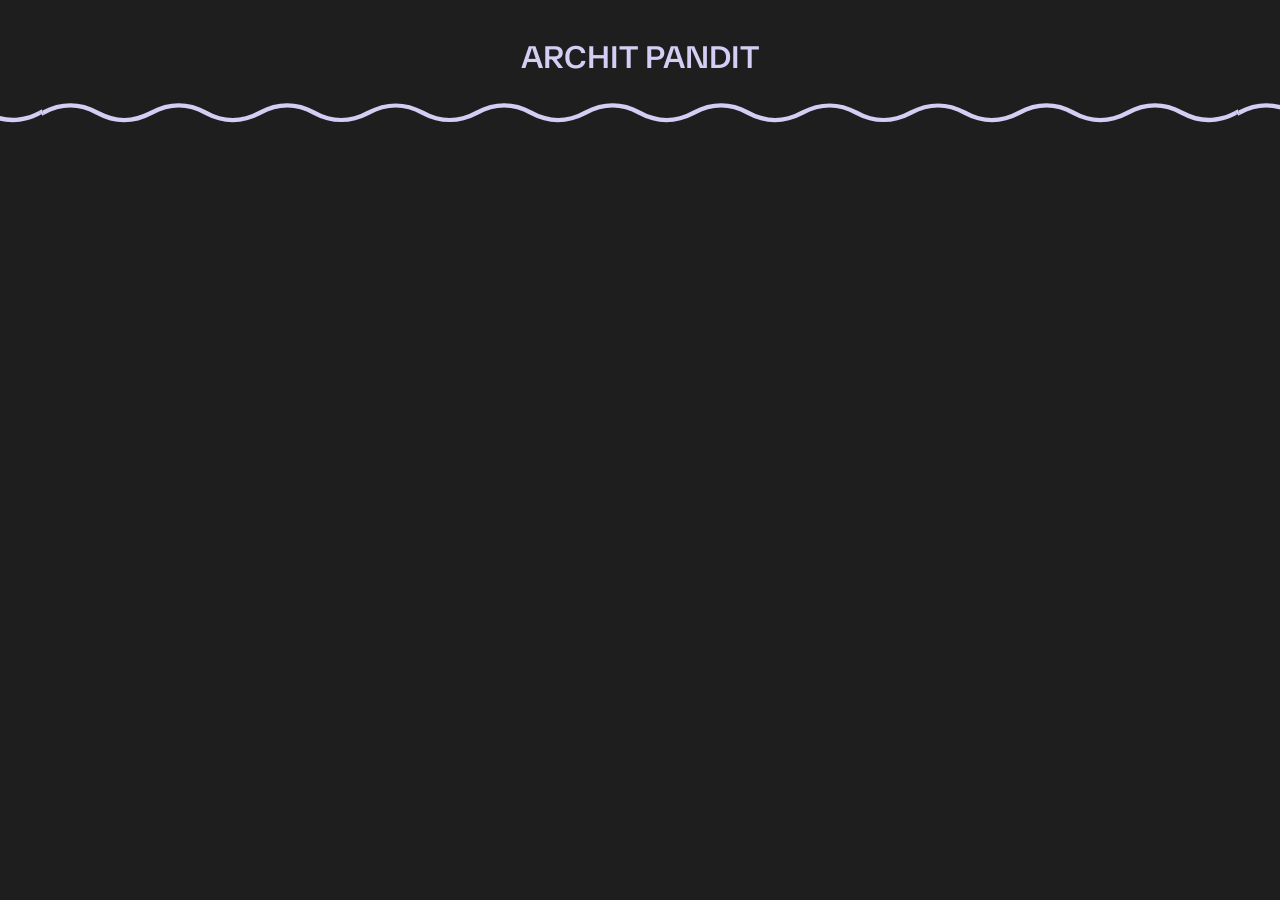
==== pages/proj.html @ 705a8f94 "Rename "Work" page to "Projects"" ====
<!DOCTYPE html>
<html lang="en">
<head>
    <meta charset="UTF-8">
    <meta name="viewport" content="width=device-width, initial-scale=1.0">
    <title>My Work</title>
    <link rel="stylesheet" href="/styles/style.css"/>

    <link rel="preconnect" href="https://fonts.googleapis.com"/>
    <link rel="preconnect" href="https://fonts.gstatic.com" crossorigin/>
    <link href="https://fonts.googleapis.com/css2?family=Inter:ital,opsz,wght@0,14..32,100..900;1,14..32,100..900&family=Montserrat:ital,wght@0,100..900;1,100..900&family=TASA+Orbiter:wght@400..800&display=swap" rel="stylesheet"/>

    <link rel="icon" type="image/png" href="/favicon/favicon-96x96.png" sizes="96x96" />
    <link rel="icon" type="image/svg+xml" href="/favicon/favicon.svg" />
    <link rel="shortcut icon" href="/favicon/favicon.ico" />
    <link rel="apple-touch-icon" sizes="180x180" href="/favicon/apple-touch-icon.png" />
    <link rel="manifest" href="/favicon/site.webmanifest" />
</head>
<body>
    <nav class="navbar">
        <div class="nav-container">
            <ul class="nav-menu">
                <li><a href="/index.html" class="nav-link colour-switch-link">ARCHIT PANDIT</a></li>
            </ul>
        </div>
    </nav>
</body>
---- styles/style.css ----
/* :root {
  --abyss: #363062;
  --midnight: #435585;
  --lagoon: #818FB4;
  --palm: #F5E8C7;
} */
* {
    margin: 0;
    padding: 0;
    box-sizing: border-box;
}

:root {
    --abyss: #1e1e1f;
    --grapefruit: #F87575;
    --text-primary: #D4CDF4;
    --text-secondary: #a7a2d7;
    --text-tertiary: #8B85C1;
}

body {
    font-family: -apple-system, 'TASA Orbiter', sans-serif; /* BlinkMacSystemFont, 'Segoe UI', Roboto, Oxygen, Ubuntu, Cantarell, sans-serif; */
    background: var(--abyss);
    color: var(--text-primary);
    overflow-x: hidden;
    line-height: 1.6;
}

h1 {
    font-size: 1.5rem;
}

h2 {
    font-size: 1.25rem;
}

a {
    text-decoration: none;
}

.navbar {
    padding: 2rem 6rem 2.5rem 6rem;

    background-image: url("/assets/sqiggy-bg-nogap.svg");
    background-position: bottom;
    background-repeat: repeat-x;
    animation: sqiggly-shift 45s linear infinite;

    position: fixed;
    width: 100%;
    top: 0;
    left: 0;
    z-index: 99999;
}

.nav-menu {
    display: flex;
    flex-direction: row;
    justify-content: space-around;

    list-style-type: none;
    margin: 0;
    padding: 0;
}

.nav-link {
    color: var(--text-primary);
    font-size: 2rem;
    font-weight: 600;
}

.margin-content {
    max-width: 50rem;

    margin-top: 50px;
    margin-left: auto;
    margin-right: auto;

    position: relative;
}

.hero-greeting {
    margin-top: 25%;
}

.hero-greeting-sub {
    font-size: 1rem;
}

.focus-text {
    color: var(--grapefruit);
}

.highlight-text {
    color: var(--text-primary);
}

.hero-blurb-content {
    margin-top: 2rem;
    margin-bottom: 2rem;
}

.hero-blurb {
    color: var(--text-secondary);
    font-style: italic;
}

.work-grid {
    display: grid;
    grid-template-columns: repeat(3, 1fr);
    gap: 10px
}

.work-img {
    width: 100%;
    height: auto;
    aspect-ratio: 4/3;
    object-fit: cover;
    display: block;
    margin-bottom: 0.5rem;
}

.item {
    max-width: 100%;
    padding-top: 1rem;
}

.item-sub {
    padding-top: 0.25rem;
    font-size: 0.9rem;
    color: var(--text-tertiary);
    font-style: italic;
}

.item-info {
    padding-top: 0.25rem;
    color: var(--text-secondary);
}

.projects-content {
    margin-bottom: 2rem;
}

.highlighted-projects {
    display: grid;
    grid-template: auto;
    gap: 10px;
    margin-bottom: 1rem;
}

.projects-page-link {
    color: var(--text-secondary);
    text-decoration: underline;
}

.arrow {
    display: inline-block;
    padding-left: 5px; 
    font-size: 20px; 
    transition: color 0.3s;
}

.projects-page-link:hover .arrow {
    animation: move-arrow 0.6s ease-in-out infinite alternate;
}

.contact-list {
    list-style-type: none;
}

.contact-item {
    color: var(--text-secondary);
    transition: color 0.2s;
}

.colour-switch-link {
    transition: color 0.2s;
}

.colour-switch-link:hover {
    color: var(--grapefruit)
}

.footer {
    text-align: center;
    padding: 2rem;
    background: var(--abyss);
    color: var(--text-tertiary);
}

@keyframes sqiggly-shift {
    100% {
        background-position: -100% bottom;
    }
}

@keyframes move-arrow {
    0%, 100% {
        transform: translateX(0); 
    }
    50% {
        transform: translateX(5px);
    }
}
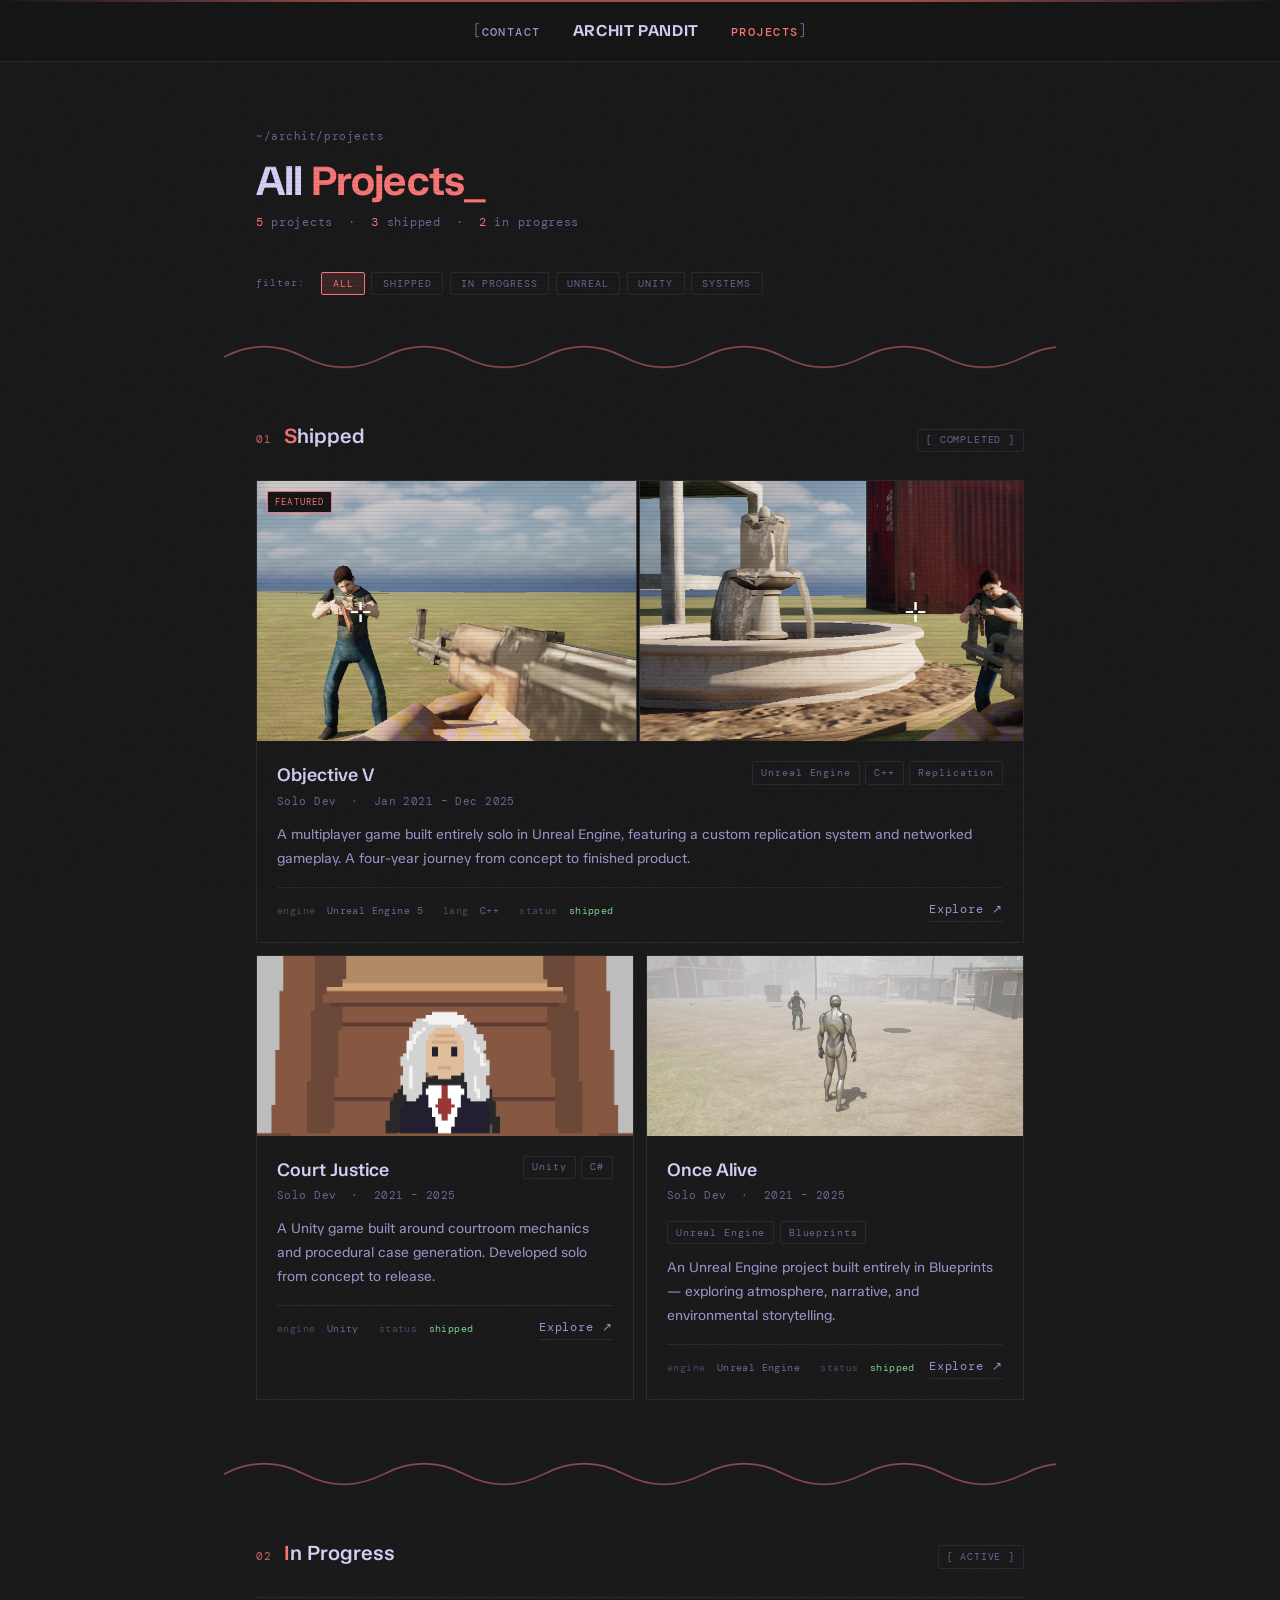
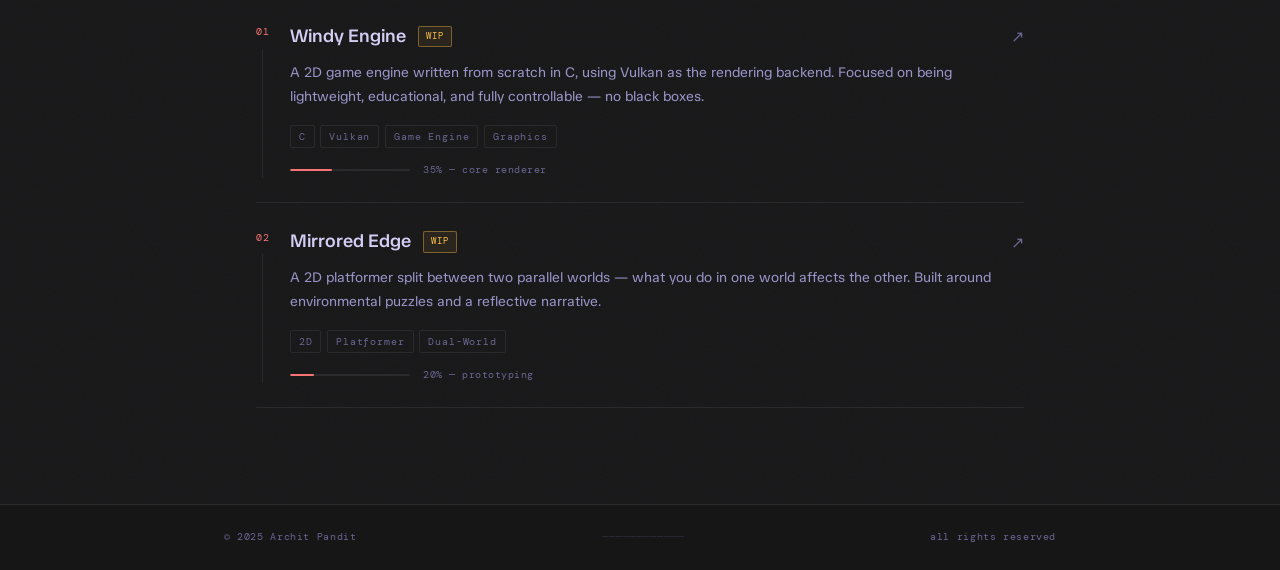
==== commit 14fc7cf0: "redesign website" ====
--- a/pages/proj.html
+++ b/pages/proj.html
@@ -3,12 +3,13 @@
 <head>
     <meta charset="UTF-8">
     <meta name="viewport" content="width=device-width, initial-scale=1.0">
-    <title>My Work</title>
-    <link rel="stylesheet" href="/styles/style.css"/>
+    <title>Projects — Archit Pandit</title>
+    <link rel="stylesheet" href="../styles/style.css"/>
+    <link rel="stylesheet" href="../styles/proj.css"/>
 
     <link rel="preconnect" href="https://fonts.googleapis.com"/>
     <link rel="preconnect" href="https://fonts.gstatic.com" crossorigin/>
-    <link href="https://fonts.googleapis.com/css2?family=Inter:ital,opsz,wght@0,14..32,100..900;1,14..32,100..900&family=Montserrat:ital,wght@0,100..900;1,100..900&family=TASA+Orbiter:wght@400..800&display=swap" rel="stylesheet"/>
+    <link href="https://fonts.googleapis.com/css2?family=TASA+Orbiter:wght@400..800&family=DM+Mono:ital,wght@0,300;0,400;0,500;1,300;1,400;1,500&display=swap" rel="stylesheet"/>
 
     <link rel="icon" type="image/png" href="/favicon/favicon-96x96.png" sizes="96x96" />
     <link rel="icon" type="image/svg+xml" href="/favicon/favicon.svg" />
@@ -17,11 +18,270 @@
     <link rel="manifest" href="/favicon/site.webmanifest" />
 </head>
 <body>
+
     <nav class="navbar">
-        <div class="nav-container">
+        <div class="nav-inner">
+            <span class="nav-bracket mono">[ </span>
             <ul class="nav-menu">
-                <li><a href="/index.html" class="nav-link colour-switch-link">ARCHIT PANDIT</a></li>
+                <li><a href="../index.html#contact" class="nav-link colour-switch-link mono">CONTACT</a></li>
+                <li><a href="../index.html" class="nav-link nav-home colour-switch-link">ARCHIT PANDIT</a></li>
+                <li><a href="proj.html" class="nav-link colour-switch-link mono nav-active">PROJECTS</a></li>
             </ul>
+            <span class="nav-bracket mono"> ]</span>
         </div>
     </nav>
-</body>+
+    <main class="proj-main">
+
+        <!-- ─── PAGE HEADER ───────────────────────────── -->
+        <header class="proj-header margin-content">
+            <p class="hero-path mono">~/archit/projects</p>
+            <h1 class="proj-title">All <span class="focus-text">Projects</span><span class="cursor">_</span></h1>
+            <p class="proj-subtitle mono">
+                <span class="stat-val">5</span> projects &nbsp;·&nbsp;
+                <span class="stat-val">3</span> shipped &nbsp;·&nbsp;
+                <span class="stat-val">2</span> in progress
+            </p>
+        </header>
+
+        <!-- ─── FILTER BAR ─────────────────────────────── -->
+        <div class="filter-bar margin-content">
+            <span class="mono filter-label">filter:</span>
+            <div class="filter-pills">
+                <button class="pill pill-active mono" data-filter="all">ALL</button>
+                <button class="pill mono" data-filter="shipped">SHIPPED</button>
+                <button class="pill mono" data-filter="wip">IN PROGRESS</button>
+                <button class="pill mono" data-filter="unreal">UNREAL</button>
+                <button class="pill mono" data-filter="unity">UNITY</button>
+                <button class="pill mono" data-filter="systems">SYSTEMS</button>
+            </div>
+        </div>
+
+        <div class="section-divider margin-content">
+            <span class="mono">── ◆ ──────────────────────────────────────────── ◆ ──</span>
+        </div>
+
+        <!-- ─── SHIPPED PROJECTS ───────────────────────── -->
+        <section class="proj-section margin-content" id="shipped">
+            <div class="section-header">
+                <span class="section-num mono">01</span>
+                <h2 class="section-title"><span class="focus-text">S</span>hipped</h2>
+                <span class="section-tag mono">[ COMPLETED ]</span>
+            </div>
+
+            <!-- OBJECTIVE V — featured / large card -->
+            <article class="proj-card proj-card--featured" data-tags="shipped unreal">
+                <div class="proj-card-img-wrap">
+                    <img class="proj-card-img" src="/assets/proj-thumbnail/objV.png" alt="Objective V">
+                    <div class="proj-card-img-overlay mono">VIEW PROJECT →</div>
+                    <span class="proj-card-badge mono">FEATURED</span>
+                </div>
+                <div class="proj-card-body">
+                    <div class="proj-card-top">
+                        <div>
+                            <h2 class="proj-card-title">Objective V</h2>
+                            <p class="proj-card-sub mono">Solo Dev &nbsp;·&nbsp; Jan 2021 – Dec 2025</p>
+                        </div>
+                        <div class="proj-card-tags">
+                            <span class="tag mono">Unreal Engine</span>
+                            <span class="tag mono">C++</span>
+                            <span class="tag mono">Replication</span>
+                        </div>
+                    </div>
+                    <p class="proj-card-desc">
+                        A multiplayer game built entirely solo in Unreal Engine, featuring a custom replication system and networked gameplay. A four-year journey from concept to finished product.
+                    </p>
+                    <div class="proj-card-footer">
+                        <div class="proj-meta-row">
+                            <span class="proj-meta mono"><span class="proj-meta-label">engine</span> Unreal Engine 5</span>
+                            <span class="proj-meta mono"><span class="proj-meta-label">lang</span> C++</span>
+                            <span class="proj-meta mono"><span class="proj-meta-label">status</span> <span class="status-shipped">shipped</span></span>
+                        </div>
+                        <a href="#" class="proj-link mono colour-switch-link">Explore ↗</a>
+                    </div>
+                </div>
+            </article>
+
+            <!-- COURT JUSTICE + ONCE ALIVE — side by side -->
+            <div class="proj-pair">
+                <article class="proj-card proj-card--half" data-tags="shipped unity">
+                    <div class="proj-card-img-wrap">
+                        <img class="proj-card-img" src="/assets/proj-thumbnail/court-justice.png" alt="Court Justice">
+                        <div class="proj-card-img-overlay mono">VIEW →</div>
+                    </div>
+                    <div class="proj-card-body">
+                        <div class="proj-card-top">
+                            <div>
+                                <h2 class="proj-card-title">Court Justice</h2>
+                                <p class="proj-card-sub mono">Solo Dev &nbsp;·&nbsp; 2021 – 2025</p>
+                            </div>
+                            <div class="proj-card-tags">
+                                <span class="tag mono">Unity</span>
+                                <span class="tag mono">C#</span>
+                            </div>
+                        </div>
+                        <p class="proj-card-desc">
+                            A Unity game built around courtroom mechanics and procedural case generation. Developed solo from concept to release.
+                        </p>
+                        <div class="proj-card-footer">
+                            <div class="proj-meta-row">
+                                <span class="proj-meta mono"><span class="proj-meta-label">engine</span> Unity</span>
+                                <span class="proj-meta mono"><span class="proj-meta-label">status</span> <span class="status-shipped">shipped</span></span>
+                            </div>
+                            <a href="#" class="proj-link mono colour-switch-link">Explore ↗</a>
+                        </div>
+                    </div>
+                </article>
+
+                <article class="proj-card proj-card--half" data-tags="shipped unreal">
+                    <div class="proj-card-img-wrap">
+                        <img class="proj-card-img" src="/assets/proj-thumbnail/once-alive.png" alt="Once Alive">
+                        <div class="proj-card-img-overlay mono">VIEW →</div>
+                    </div>
+                    <div class="proj-card-body">
+                        <div class="proj-card-top">
+                            <div>
+                                <h2 class="proj-card-title">Once Alive</h2>
+                                <p class="proj-card-sub mono">Solo Dev &nbsp;·&nbsp; 2021 – 2025</p>
+                            </div>
+                            <div class="proj-card-tags">
+                                <span class="tag mono">Unreal Engine</span>
+                                <span class="tag mono">Blueprints</span>
+                            </div>
+                        </div>
+                        <p class="proj-card-desc">
+                            An Unreal Engine project built entirely in Blueprints — exploring atmosphere, narrative, and environmental storytelling.
+                        </p>
+                        <div class="proj-card-footer">
+                            <div class="proj-meta-row">
+                                <span class="proj-meta mono"><span class="proj-meta-label">engine</span> Unreal Engine</span>
+                                <span class="proj-meta mono"><span class="proj-meta-label">status</span> <span class="status-shipped">shipped</span></span>
+                            </div>
+                            <a href="#" class="proj-link mono colour-switch-link">Explore ↗</a>
+                        </div>
+                    </div>
+                </article>
+            </div>
+        </section>
+
+        <div class="section-divider margin-content">
+            <span class="mono">── ◆ ──────────────────────────────────────────── ◆ ──</span>
+        </div>
+
+        <!-- ─── IN PROGRESS ────────────────────────────── -->
+        <section class="proj-section margin-content" id="wip">
+            <div class="section-header">
+                <span class="section-num mono">02</span>
+                <h2 class="section-title"><span class="focus-text">I</span>n Progress</h2>
+                <span class="section-tag mono">[ ACTIVE ]</span>
+            </div>
+
+            <div class="wip-list">
+
+                <!-- WINDY ENGINE -->
+                <article class="wip-card" data-tags="wip systems">
+                    <div class="wip-card-left">
+                        <div class="wip-index-col">
+                            <span class="wip-index mono">01</span>
+                            <div class="wip-vline"></div>
+                        </div>
+                        <div class="wip-card-body">
+                            <div class="wip-card-top">
+                                <h2 class="proj-card-title">Windy Engine</h2>
+                                <span class="wip-badge mono">WIP</span>
+                            </div>
+                            <p class="proj-card-desc">
+                                A 2D game engine written from scratch in C, using Vulkan as the rendering backend. Focused on being lightweight, educational, and fully controllable — no black boxes.
+                            </p>
+                            <div class="proj-card-tags wip-tags">
+                                <span class="tag mono">C</span>
+                                <span class="tag mono">Vulkan</span>
+                                <span class="tag mono">Game Engine</span>
+                                <span class="tag mono">Graphics</span>
+                            </div>
+                            <div class="wip-progress-wrap">
+                                <div class="wip-progress-bar">
+                                    <div class="wip-progress-fill" style="width: 35%"></div>
+                                </div>
+                                <span class="mono wip-progress-label">35% — core renderer</span>
+                            </div>
+                        </div>
+                    </div>
+                    <a href="#" class="wip-link mono colour-switch-link">↗</a>
+                </article>
+
+                <!-- MIRRORED EDGE -->
+                <article class="wip-card" data-tags="wip unity">
+                    <div class="wip-card-left">
+                        <div class="wip-index-col">
+                            <span class="wip-index mono">02</span>
+                            <div class="wip-vline"></div>
+                        </div>
+                        <div class="wip-card-body">
+                            <div class="wip-card-top">
+                                <h2 class="proj-card-title">Mirrored Edge</h2>
+                                <span class="wip-badge mono">WIP</span>
+                            </div>
+                            <p class="proj-card-desc">
+                                A 2D platformer split between two parallel worlds — what you do in one world affects the other. Built around environmental puzzles and a reflective narrative.
+                            </p>
+                            <div class="proj-card-tags wip-tags">
+                                <span class="tag mono">2D</span>
+                                <span class="tag mono">Platformer</span>
+                                <span class="tag mono">Dual-World</span>
+                            </div>
+                            <div class="wip-progress-wrap">
+                                <div class="wip-progress-bar">
+                                    <div class="wip-progress-fill" style="width: 20%"></div>
+                                </div>
+                                <span class="mono wip-progress-label">20% — prototyping</span>
+                            </div>
+                        </div>
+                    </div>
+                    <a href="#" class="wip-link mono colour-switch-link">↗</a>
+                </article>
+
+            </div>
+        </section>
+
+    </main>
+
+    <footer class="footer">
+        <div class="footer-inner mono">
+            <span class="footer-left">© 2025 Archit Pandit</span>
+            <span class="footer-sep">────────────</span>
+            <span class="footer-right">all rights reserved</span>
+        </div>
+    </footer>
+
+    <script>
+        // ─── filter pills ───────────────────────────────────
+        const pills   = document.querySelectorAll('.pill');
+        const cards   = document.querySelectorAll('[data-tags]');
+
+        pills.forEach(pill => {
+            pill.addEventListener('click', () => {
+                pills.forEach(p => p.classList.remove('pill-active'));
+                pill.classList.add('pill-active');
+
+                const filter = pill.dataset.filter;
+
+                cards.forEach(card => {
+                    const tags = card.dataset.tags.split(' ');
+                    const show = filter === 'all' || tags.includes(filter);
+
+                    if (show) {
+                        card.style.opacity = '1';
+                        card.style.pointerEvents = 'auto';
+                        card.style.filter = '';
+                    } else {
+                        card.style.opacity = '0.18';
+                        card.style.pointerEvents = 'none';
+                        card.style.filter = 'grayscale(1)';
+                    }
+                });
+            });
+        });
+    </script>
+</body>
+</html>
--- a/styles/style.css
+++ b/styles/style.css
@@ -1,9 +1,8 @@
-/* :root {
-  --abyss: #363062;
-  --midnight: #435585;
-  --lagoon: #818FB4;
-  --palm: #F5E8C7;
-} */
+/* ═══════════════════════════════════════════════
+   ARCHIT PANDIT — portfolio stylesheet
+   aesthetic: old internet · minimal · professional
+   ═══════════════════════════════════════════════ */
+
 * {
     margin: 0;
     padding: 0;
@@ -11,104 +10,309 @@
 }
 
 :root {
-    --abyss: #1e1e1f;
-    --grapefruit: #F87575;
-    --text-primary: #D4CDF4;
-    --text-secondary: #a7a2d7;
-    --text-tertiary: #8B85C1;
-}
+    --abyss:          #161617;
+    --surface:        #1c1c1e;
+    --border:         #2a2a2d;
+    --border-bright:  #3a3a3f;
+    --grapefruit:     #F87575;
+    --grapefruit-dim: rgba(248, 117, 117, 0.15);
+    --text-primary:   #D4CDF4;
+    --text-secondary: #9993c8;
+    --text-tertiary:  #6b6694;
+    --scanline:       rgba(0, 0, 0, 0.18);
+}
+
+/* ─── BASE ─────────────────────────────────────── */
 
 body {
-    font-family: -apple-system, 'TASA Orbiter', sans-serif; /* BlinkMacSystemFont, 'Segoe UI', Roboto, Oxygen, Ubuntu, Cantarell, sans-serif; */
+    font-family: 'TASA Orbiter', Georgia, serif;
     background: var(--abyss);
     color: var(--text-primary);
     overflow-x: hidden;
     line-height: 1.6;
-}
-
-h1 {
-    font-size: 1.5rem;
-}
-
-h2 {
-    font-size: 1.25rem;
-}
-
-a {
-    text-decoration: none;
-}
+    /* subtle noise grain */
+    background-image:
+        url("data:image/svg+xml,%3Csvg viewBox='0 0 200 200' xmlns='http://www.w3.org/2000/svg'%3E%3Cfilter id='n'%3E%3CfeTurbulence type='fractalNoise' baseFrequency='0.85' numOctaves='4' stitchTiles='stitch'/%3E%3C/filter%3E%3Crect width='100%25' height='100%25' filter='url(%23n)' opacity='0.035'/%3E%3C/svg%3E");
+    background-size: 180px 180px;
+}
+
+/* scanline overlay */
+body::after {
+    content: '';
+    position: fixed;
+    inset: 0;
+    background: repeating-linear-gradient(
+        to bottom,
+        transparent 0px,
+        transparent 3px,
+        var(--scanline) 3px,
+        var(--scanline) 4px
+    );
+    pointer-events: none;
+    z-index: 99999;
+    opacity: 0.35;
+}
+
+h1 { font-size: 1.6rem; font-weight: 600; letter-spacing: -0.01em; }
+h2 { font-size: 1.1rem; font-weight: 500; }
+
+a { text-decoration: none; color: inherit; }
+
+.mono {
+    font-family: 'DM Mono', 'Courier New', monospace;
+    letter-spacing: 0.01em;
+}
+
+/* ─── NAVBAR ───────────────────────────────────── */
 
 .navbar {
-    padding: 2rem 6rem 2.5rem 6rem;
-
-    background-image: url("/assets/sqiggy-bg-nogap.svg");
-    background-position: bottom;
-    background-repeat: repeat-x;
-    animation: sqiggly-shift 45s linear infinite;
-
+    padding: 1.1rem 3rem;
     position: fixed;
     width: 100%;
     top: 0;
     left: 0;
-    z-index: 99999;
+    z-index: 9999;
+    background: var(--abyss);
+    border-bottom: 1px solid var(--border);
+}
+
+/* top accent line */
+.navbar::before {
+    content: '';
+    position: absolute;
+    top: 0; left: 0;
+    width: 100%; height: 2px;
+    background: linear-gradient(
+        90deg,
+        transparent 0%,
+        var(--grapefruit) 30%,
+        var(--grapefruit) 70%,
+        transparent 100%
+    );
+    opacity: 0.6;
+}
+
+.nav-inner {
+    display: flex;
+    align-items: center;
+    justify-content: center;
+    gap: 0;
+}
+
+.nav-bracket {
+    color: var(--text-tertiary);
+    font-size: 0.85rem;
+    user-select: none;
 }
 
 .nav-menu {
     display: flex;
     flex-direction: row;
     justify-content: space-around;
-
-    list-style-type: none;
+    align-items: center;
+    list-style: none;
+    gap: 2rem;
     margin: 0;
     padding: 0;
 }
 
 .nav-link {
+    color: var(--text-secondary);
+    font-size: 0.75rem;
+    font-weight: 500;
+    letter-spacing: 0.12em;
+    transition: color 0.2s;
+}
+
+.nav-home {
+    font-family: 'TASA Orbiter', serif;
+    font-size: 1rem;
+    font-weight: 700;
     color: var(--text-primary);
-    font-size: 2rem;
-    font-weight: 600;
-}
+    letter-spacing: 0.04em;
+}
+
+/* ─── LAYOUT ───────────────────────────────────── */
 
 .margin-content {
-    max-width: 50rem;
-
-    margin-top: 50px;
+    max-width: 52rem;
     margin-left: auto;
     margin-right: auto;
-
+    padding-left: 2rem;
+    padding-right: 2rem;
     position: relative;
 }
 
-.hero-greeting {
-    margin-top: 25%;
+/* ─── SECTION DIVIDER — animated squiggle ──────── */
+
+.section-divider {
+    margin: 3rem auto;
+    /* padding-bottom: 10rem; */
+    height: 28px;
+    overflow: hidden;
+    position: relative;
+    /* seamlessly-tiling sine wave, two crests per 200 px tile */
+    /* tile = 64px wide, 4 semicircles (r=8), perfectly seamless */
+    background-image: url("data:image/svg+xml,%3Csvg xmlns='http://www.w3.org/2000/svg' width='160' height='28' viewBox='0 0 160 28'%3E%3Cpath d='M0,14 C27,0 53,0 80,14 C107,28 133,28 160,14' stroke='%23F87575' stroke-width='1.5' fill='none' stroke-opacity='0.5'/%3E%3C/svg%3E");
+    background-repeat: repeat-x;
+    background-position: 0 center;
+    background-size: 160px 28px;
+    animation: squiggle-scroll 3s linear infinite;
+}
+
+/* hide any leftover text content inside dividers */
+.section-divider * { display: none; }
+
+@keyframes squiggle-scroll {
+    from { background-position-x: 0; }
+    to   { background-position-x: -160px; }
+}
+
+/* ─── SECTION HEADERS ──────────────────────────── */
+
+.section-header {
+    display: flex;
+    align-items: baseline;
+    gap: 0.75rem;
+    margin-bottom: 1.75rem;
+}
+
+.section-num {
+    font-size: 0.7rem;
+    color: var(--grapefruit);
+    opacity: 0.8;
+    letter-spacing: 0.08em;
+}
+
+.section-tag {
+    font-size: 0.65rem;
+    color: var(--text-tertiary);
+    margin-left: auto;
+    letter-spacing: 0.08em;
+    border: 1px solid var(--border);
+    padding: 0.15rem 0.5rem;
+    border-radius: 2px;
+}
+
+/* ─── HERO ─────────────────────────────────────── */
+
+.hero {
+    min-height: 100vh;
+    display: flex;
+    align-items: center;
+}
+
+.hero-path {
+    font-size: 0.7rem;
+    color: var(--text-tertiary);
+    margin-bottom: 0.75rem;
+    letter-spacing: 0.05em;
+}
+
+/* blinking cursor */
+.cursor {
+    color: var(--grapefruit);
+    animation: blink 1.1s step-end infinite;
+    font-weight: 300;
+}
+
+@keyframes blink {
+    0%, 100% { opacity: 1; }
+    50%       { opacity: 0; }
+}
+
+.hero-name {
+    font-size: 2.6rem;
+    font-weight: 700;
+    letter-spacing: -0.02em;
+    line-height: 1.15;
 }
 
 .hero-greeting-sub {
-    font-size: 1rem;
-}
-
-.focus-text {
-    color: var(--grapefruit);
-}
+    font-size: 0.8rem;
+    color: var(--text-tertiary);
+    margin-top: 0.4rem;
+    letter-spacing: 0.04em;
+}
+
+.focus-text { color: var(--grapefruit); }
 
 .highlight-text {
     color: var(--text-primary);
+    font-style: normal;
 }
 
 .hero-blurb-content {
-    margin-top: 2rem;
-    margin-bottom: 2rem;
+    margin-top: 2.5rem;
+    padding-left: 1.25rem;
+    border-left: 1px solid var(--border-bright);
 }
 
 .hero-blurb {
     color: var(--text-secondary);
+    font-size: 0.95rem;
+    line-height: 1.8;
+}
+
+.quote {
+    color: var(--text-tertiary);
     font-style: italic;
 }
+
+.quote-attr {
+    font-size: 0.78rem;
+    color: var(--text-tertiary);
+}
+
+/* ─── WORK GRID ─────────────────────────────────── */
+
+.work { margin-top: 0; padding-bottom: 4rem; }
 
 .work-grid {
     display: grid;
     grid-template-columns: repeat(3, 1fr);
-    gap: 10px
+    gap: 12px;
+}
+
+.item {
+    display: block;
+    cursor: pointer;
+}
+
+.item-img-wrap {
+    position: relative;
+    overflow: hidden;
+    border: 1px solid var(--border);
+    transition: border-color 0.25s;
+}
+
+.item:hover .item-img-wrap {
+    border-color: var(--grapefruit);
+}
+
+/* corner bracket decoration */
+.item-img-wrap::before,
+.item-img-wrap::after {
+    content: '';
+    position: absolute;
+    width: 10px; height: 10px;
+    z-index: 2;
+    transition: opacity 0.25s;
+    opacity: 0;
+}
+
+.item:hover .item-img-wrap::before {
+    border-top: 1px solid var(--grapefruit);
+    border-left: 1px solid var(--grapefruit);
+    top: 4px; left: 4px;
+    opacity: 1;
+}
+
+.item:hover .item-img-wrap::after {
+    border-bottom: 1px solid var(--grapefruit);
+    border-right: 1px solid var(--grapefruit);
+    bottom: 4px; right: 4px;
+    opacity: 1;
 }
 
 .work-img {
@@ -117,88 +321,191 @@
     aspect-ratio: 4/3;
     object-fit: cover;
     display: block;
-    margin-bottom: 0.5rem;
-}
-
-.item {
-    max-width: 100%;
-    padding-top: 1rem;
-}
+    transition: opacity 0.3s, transform 0.4s;
+    filter: saturate(0.85);
+}
+
+.item:hover .work-img {
+    opacity: 0.6;
+    transform: scale(1.03);
+    filter: saturate(1);
+}
+
+.item-img-overlay {
+    position: absolute;
+    inset: 0;
+    display: flex;
+    align-items: center;
+    justify-content: center;
+    font-size: 0.7rem;
+    letter-spacing: 0.15em;
+    color: var(--grapefruit);
+    opacity: 0;
+    background: rgba(22, 22, 23, 0.5);
+    transition: opacity 0.25s;
+}
+
+.item:hover .item-img-overlay { opacity: 1; }
+
+.item-meta { padding-top: 0.6rem; }
 
 .item-sub {
-    padding-top: 0.25rem;
+    font-size: 0.68rem;
+    color: var(--text-tertiary);
+    margin-top: 0.15rem;
+    letter-spacing: 0.04em;
+}
+
+.item-info {
+    font-size: 0.82rem;
+    color: var(--text-secondary);
+    margin-top: 0.15rem;
+}
+
+/* ─── IN PROGRESS ROWS ──────────────────────────── */
+
+.projects { padding-bottom: 4rem; }
+
+.highlighted-projects {
+    display: flex;
+    flex-direction: column;
+    margin-bottom: 1.25rem;
+    border-top: 1px solid var(--border);
+}
+
+.item-row {
+    display: flex;
+    align-items: center;
+    gap: 1rem;
+    padding: 1rem 0;
+    border-bottom: 1px solid var(--border);
+    transition: background 0.2s, padding-left 0.2s;
+}
+
+.item-row:hover {
+    padding-left: 0.5rem;
+}
+
+.item-index {
+    font-size: 0.65rem;
+    color: var(--text-tertiary);
+    white-space: nowrap;
+    letter-spacing: 0.05em;
+    min-width: 3rem;
+}
+
+.item-row-body { flex: 1; }
+
+.item-row-body h2 {
+    font-size: 1rem;
+    font-weight: 500;
+    transition: color 0.2s;
+}
+
+.item-row:hover .item-row-body h2 { color: var(--grapefruit); }
+
+.item-row-arrow {
     font-size: 0.9rem;
     color: var(--text-tertiary);
-    font-style: italic;
-}
-
-.item-info {
-    padding-top: 0.25rem;
-    color: var(--text-secondary);
-}
-
-.projects-content {
-    margin-bottom: 2rem;
-}
-
-.highlighted-projects {
-    display: grid;
-    grid-template: auto;
-    gap: 10px;
-    margin-bottom: 1rem;
+    transition: color 0.2s, transform 0.2s;
+    display: inline-block;
+}
+
+.item-row:hover .item-row-arrow {
+    color: var(--grapefruit);
+    transform: translate(2px, -2px);
 }
 
 .projects-page-link {
-    color: var(--text-secondary);
-    text-decoration: underline;
-}
+    font-size: 0.75rem;
+    color: var(--text-tertiary);
+    letter-spacing: 0.06em;
+    transition: color 0.2s;
+    display: inline-flex;
+    align-items: center;
+    gap: 0.4rem;
+    border-bottom: 1px solid var(--border);
+    padding-bottom: 1px;
+}
+
+.projects-page-link:hover { color: var(--grapefruit); border-color: var(--grapefruit); }
 
 .arrow {
     display: inline-block;
-    padding-left: 5px; 
-    font-size: 20px; 
-    transition: color 0.3s;
-}
-
-.projects-page-link:hover .arrow {
-    animation: move-arrow 0.6s ease-in-out infinite alternate;
-}
-
-.contact-list {
-    list-style-type: none;
-}
+    transition: transform 0.25s;
+}
+.projects-page-link:hover .arrow { transform: translateX(4px); }
+
+/* ─── CONTACT ───────────────────────────────────── */
+
+.contact { padding-bottom: 5rem; }
+
+.contact-list { list-style: none; }
+
+.contact-list li { padding: 0.1rem 0; }
 
 .contact-item {
+    font-size: 0.9rem;
     color: var(--text-secondary);
     transition: color 0.2s;
-}
-
-.colour-switch-link {
-    transition: color 0.2s;
-}
-
-.colour-switch-link:hover {
-    color: var(--grapefruit)
-}
+    letter-spacing: 0.04em;
+}
+
+/* ─── COLOUR SWITCH ─────────────────────────────── */
+
+.colour-switch-link { transition: color 0.2s; }
+.colour-switch-link:hover { color: var(--grapefruit); }
+
+/* ─── FOOTER ────────────────────────────────────── */
 
 .footer {
+    border-top: 1px solid var(--border);
+    padding: 1.5rem 2rem;
+    background: var(--abyss);
+}
+
+.footer-inner {
+    max-width: 52rem;
+    margin: 0 auto;
+    display: flex;
+    align-items: center;
+    justify-content: space-between;
+    font-size: 0.65rem;
+    color: var(--text-tertiary);
+    letter-spacing: 0.06em;
+    gap: 1rem;
+}
+
+.footer-sep {
+    flex: 1;
     text-align: center;
-    padding: 2rem;
-    background: var(--abyss);
-    color: var(--text-tertiary);
-}
-
-@keyframes sqiggly-shift {
-    100% {
-        background-position: -100% bottom;
-    }
-}
+    opacity: 0.3;
+    overflow: hidden;
+    white-space: nowrap;
+}
+
+/* ─── ANIMATIONS ────────────────────────────────── */
 
 @keyframes move-arrow {
-    0%, 100% {
-        transform: translateX(0); 
-    }
-    50% {
-        transform: translateX(5px);
-    }
+    0%, 100% { transform: translateX(0); }
+    50%       { transform: translateX(5px); }
+}
+
+/* ─── RESPONSIVE ────────────────────────────────── */
+
+@media (max-width: 640px) {
+    .navbar { padding: 1rem 1.5rem; }
+    .nav-menu { gap: 1rem; }
+    .nav-home { font-size: 0.85rem; }
+
+    .margin-content { padding-left: 1.25rem; padding-right: 1.25rem; }
+
+    .hero-name { font-size: 1.9rem; }
+
+    .work-grid { grid-template-columns: 1fr; }
+
+    .section-tag { display: none; }
+
+    .footer-sep { display: none; }
+    .footer-inner { justify-content: space-between; }
 }
--- a/styles/proj.css
+++ b/styles/proj.css
@@ -0,0 +1,440 @@
+/* ═══════════════════════════════════════════════
+   PROJ.CSS — projects page styles
+   inherits base from style.css
+   ═══════════════════════════════════════════════ */
+
+/* ─── ACTIVE NAV LINK ──────────────────────────── */
+
+.nav-active {
+    color: var(--grapefruit) !important;
+}
+
+/* ─── PAGE HEADER ───────────────────────────────── */
+
+.proj-main {
+    padding-top: 8rem;
+    padding-bottom: 6rem;
+}
+
+.proj-header {
+    margin-bottom: 2.5rem;
+}
+
+.proj-title {
+    font-size: 2.6rem;
+    font-weight: 700;
+    letter-spacing: -0.02em;
+    line-height: 1.15;
+    margin-top: 0.5rem;
+}
+
+.proj-subtitle {
+    font-size: 0.72rem;
+    color: var(--text-tertiary);
+    margin-top: 0.5rem;
+    letter-spacing: 0.06em;
+}
+
+.stat-val {
+    color: var(--grapefruit);
+}
+
+/* ─── FILTER BAR ─────────────────────────────────── */
+
+.filter-bar {
+    display: flex;
+    align-items: center;
+    gap: 1rem;
+    margin-bottom: 0;
+}
+
+.filter-label {
+    font-size: 0.65rem;
+    color: var(--text-tertiary);
+    letter-spacing: 0.1em;
+    white-space: nowrap;
+}
+
+.filter-pills {
+    display: flex;
+    flex-wrap: wrap;
+    gap: 0.4rem;
+}
+
+.pill {
+    background: transparent;
+    border: 1px solid var(--border);
+    color: var(--text-tertiary);
+    font-size: 0.62rem;
+    letter-spacing: 0.1em;
+    padding: 0.25rem 0.65rem;
+    cursor: pointer;
+    border-radius: 2px;
+    transition: border-color 0.2s, color 0.2s, background 0.2s;
+}
+
+.pill:hover {
+    border-color: var(--border-bright);
+    color: var(--text-secondary);
+}
+
+.pill-active {
+    border-color: var(--grapefruit);
+    color: var(--grapefruit);
+    background: var(--grapefruit-dim);
+}
+
+/* ─── SECTION ───────────────────────────────────── */
+
+.proj-section {
+    margin-bottom: 0;
+}
+
+.section-title {
+    font-size: 1.3rem;
+    font-weight: 600;
+}
+
+/* ─── PROJECT CARD BASE ─────────────────────────── */
+
+.proj-card {
+    border: 1px solid var(--border);
+    overflow: hidden;
+    transition: border-color 0.25s, opacity 0.3s, filter 0.3s;
+    margin-bottom: 12px;
+}
+
+.proj-card:hover {
+    border-color: var(--border-bright);
+}
+
+/* image wrapper — reuses corner bracket trick from style.css */
+.proj-card-img-wrap {
+    position: relative;
+    overflow: hidden;
+}
+
+.proj-card-img-wrap::before,
+.proj-card-img-wrap::after {
+    content: '';
+    position: absolute;
+    width: 12px; height: 12px;
+    z-index: 2;
+    opacity: 0;
+    transition: opacity 0.25s;
+}
+
+.proj-card:hover .proj-card-img-wrap::before {
+    border-top: 1px solid var(--grapefruit);
+    border-left: 1px solid var(--grapefruit);
+    top: 6px; left: 6px;
+    opacity: 1;
+}
+
+.proj-card:hover .proj-card-img-wrap::after {
+    border-bottom: 1px solid var(--grapefruit);
+    border-right: 1px solid var(--grapefruit);
+    bottom: 6px; right: 6px;
+    opacity: 1;
+}
+
+.proj-card-img {
+    width: 100%;
+    height: 100%;
+    object-fit: cover;
+    display: block;
+    filter: saturate(0.8);
+    transition: filter 0.3s, transform 0.4s, opacity 0.3s;
+}
+
+.proj-card:hover .proj-card-img {
+    filter: saturate(1);
+    transform: scale(1.025);
+    opacity: 0.75;
+}
+
+.proj-card-img-overlay {
+    position: absolute;
+    inset: 0;
+    display: flex;
+    align-items: center;
+    justify-content: center;
+    font-size: 0.68rem;
+    letter-spacing: 0.16em;
+    color: var(--grapefruit);
+    opacity: 0;
+    background: rgba(22, 22, 23, 0.45);
+    transition: opacity 0.25s;
+}
+
+.proj-card:hover .proj-card-img-overlay { opacity: 1; }
+
+.proj-card-badge {
+    position: absolute;
+    top: 10px; left: 10px;
+    font-size: 0.58rem;
+    letter-spacing: 0.12em;
+    color: var(--grapefruit);
+    background: var(--abyss);
+    border: 1px solid var(--grapefruit);
+    padding: 0.15rem 0.45rem;
+    border-radius: 2px;
+    z-index: 3;
+}
+
+/* ─── CARD BODY ─────────────────────────────────── */
+
+.proj-card-body {
+    padding: 1.25rem;
+}
+
+.proj-card-top {
+    display: flex;
+    justify-content: space-between;
+    align-items: flex-start;
+    gap: 1rem;
+    margin-bottom: 0.75rem;
+    flex-wrap: wrap;
+}
+
+.proj-card-title {
+    font-size: 1.15rem;
+    font-weight: 600;
+    color: var(--text-primary);
+}
+
+.proj-card-sub {
+    font-size: 0.68rem;
+    color: var(--text-tertiary);
+    margin-top: 0.15rem;
+    letter-spacing: 0.04em;
+}
+
+.proj-card-desc {
+    font-size: 0.88rem;
+    color: var(--text-secondary);
+    line-height: 1.7;
+    margin-bottom: 1rem;
+}
+
+.proj-card-tags {
+    display: flex;
+    flex-wrap: wrap;
+    gap: 0.35rem;
+}
+
+.tag {
+    font-size: 0.6rem;
+    letter-spacing: 0.09em;
+    border: 1px solid var(--border);
+    color: var(--text-tertiary);
+    padding: 0.18rem 0.5rem;
+    border-radius: 2px;
+    transition: border-color 0.2s, color 0.2s;
+}
+
+.proj-card:hover .tag,
+.wip-card:hover .tag {
+    border-color: var(--border-bright);
+    color: var(--text-secondary);
+}
+
+/* ─── CARD FOOTER ───────────────────────────────── */
+
+.proj-card-footer {
+    display: flex;
+    align-items: center;
+    justify-content: space-between;
+    border-top: 1px solid var(--border);
+    padding-top: 0.85rem;
+    margin-top: 1rem;
+    gap: 0.5rem;
+    flex-wrap: wrap;
+}
+
+.proj-meta-row {
+    display: flex;
+    gap: 1.25rem;
+    flex-wrap: wrap;
+}
+
+.proj-meta {
+    font-size: 0.65rem;
+    color: var(--text-tertiary);
+    letter-spacing: 0.04em;
+}
+
+.proj-meta-label {
+    color: var(--text-tertiary);
+    opacity: 0.6;
+    margin-right: 0.3rem;
+}
+
+.status-shipped {
+    color: #7ecf8e;
+}
+
+.proj-link {
+    font-size: 0.72rem;
+    letter-spacing: 0.08em;
+    color: var(--text-secondary);
+    border-bottom: 1px solid var(--border);
+    padding-bottom: 1px;
+    transition: color 0.2s, border-color 0.2s;
+    white-space: nowrap;
+}
+
+.proj-link:hover {
+    color: var(--grapefruit);
+    border-color: var(--grapefruit);
+}
+
+/* ─── FEATURED CARD ─────────────────────────────── */
+
+.proj-card--featured .proj-card-img-wrap {
+    height: 260px;
+}
+
+/* ─── PAIR (two half-cards side by side) ─────────── */
+
+.proj-pair {
+    display: grid;
+    grid-template-columns: 1fr 1fr;
+    gap: 12px;
+}
+
+.proj-card--half .proj-card-img-wrap {
+    height: 180px;
+}
+
+/* ─── WIP LIST ──────────────────────────────────── */
+
+.wip-list {
+    display: flex;
+    flex-direction: column;
+    gap: 0;
+    border-top: 1px solid var(--border);
+}
+
+.wip-card {
+    display: flex;
+    align-items: flex-start;
+    justify-content: space-between;
+    padding: 1.5rem 0;
+    border-bottom: 1px solid var(--border);
+    gap: 1rem;
+    transition: opacity 0.3s, filter 0.3s;
+}
+
+.wip-card-left {
+    display: flex;
+    gap: 1.25rem;
+    flex: 1;
+}
+
+.wip-index-col {
+    display: flex;
+    flex-direction: column;
+    align-items: center;
+    gap: 0.5rem;
+    padding-top: 0.15rem;
+}
+
+.wip-index {
+    font-size: 0.65rem;
+    color: var(--grapefruit);
+    letter-spacing: 0.08em;
+}
+
+.wip-vline {
+    width: 1px;
+    flex: 1;
+    background: var(--border);
+    min-height: 3rem;
+}
+
+.wip-card-body { flex: 1; }
+
+.wip-card-top {
+    display: flex;
+    align-items: center;
+    gap: 0.75rem;
+    margin-bottom: 0.6rem;
+}
+
+.wip-badge {
+    font-size: 0.58rem;
+    letter-spacing: 0.12em;
+    color: #fcbf49;
+    border: 1px solid rgba(252, 191, 73, 0.4);
+    background: rgba(252, 191, 73, 0.07);
+    padding: 0.15rem 0.45rem;
+    border-radius: 2px;
+}
+
+.wip-tags {
+    margin-top: 0.75rem;
+}
+
+.wip-progress-wrap {
+    margin-top: 0.9rem;
+    display: flex;
+    align-items: center;
+    gap: 0.85rem;
+}
+
+.wip-progress-bar {
+    width: 120px;
+    height: 2px;
+    background: var(--border);
+    border-radius: 1px;
+    overflow: hidden;
+    flex-shrink: 0;
+}
+
+.wip-progress-fill {
+    height: 100%;
+    background: var(--grapefruit);
+    border-radius: 1px;
+    transition: width 0.6s ease;
+}
+
+.wip-progress-label {
+    font-size: 0.62rem;
+    color: var(--text-tertiary);
+    letter-spacing: 0.05em;
+}
+
+.wip-link {
+    font-size: 1rem;
+    color: var(--text-tertiary);
+    transition: color 0.2s, transform 0.2s;
+    display: inline-block;
+    padding-top: 0.15rem;
+    flex-shrink: 0;
+}
+
+.wip-link:hover {
+    color: var(--grapefruit);
+    transform: translate(2px, -2px);
+}
+
+/* ─── RESPONSIVE ────────────────────────────────── */
+
+@media (max-width: 640px) {
+    .proj-title { font-size: 1.9rem; }
+
+    .proj-pair {
+        grid-template-columns: 1fr;
+    }
+
+    .proj-card--featured .proj-card-img-wrap { height: 200px; }
+    .proj-card--half .proj-card-img-wrap { height: 160px; }
+
+    .proj-card-top { flex-direction: column; gap: 0.5rem; }
+    .proj-card-footer { flex-direction: column; align-items: flex-start; }
+
+    .filter-bar { flex-direction: column; align-items: flex-start; }
+
+    .wip-progress-bar { width: 80px; }
+}
